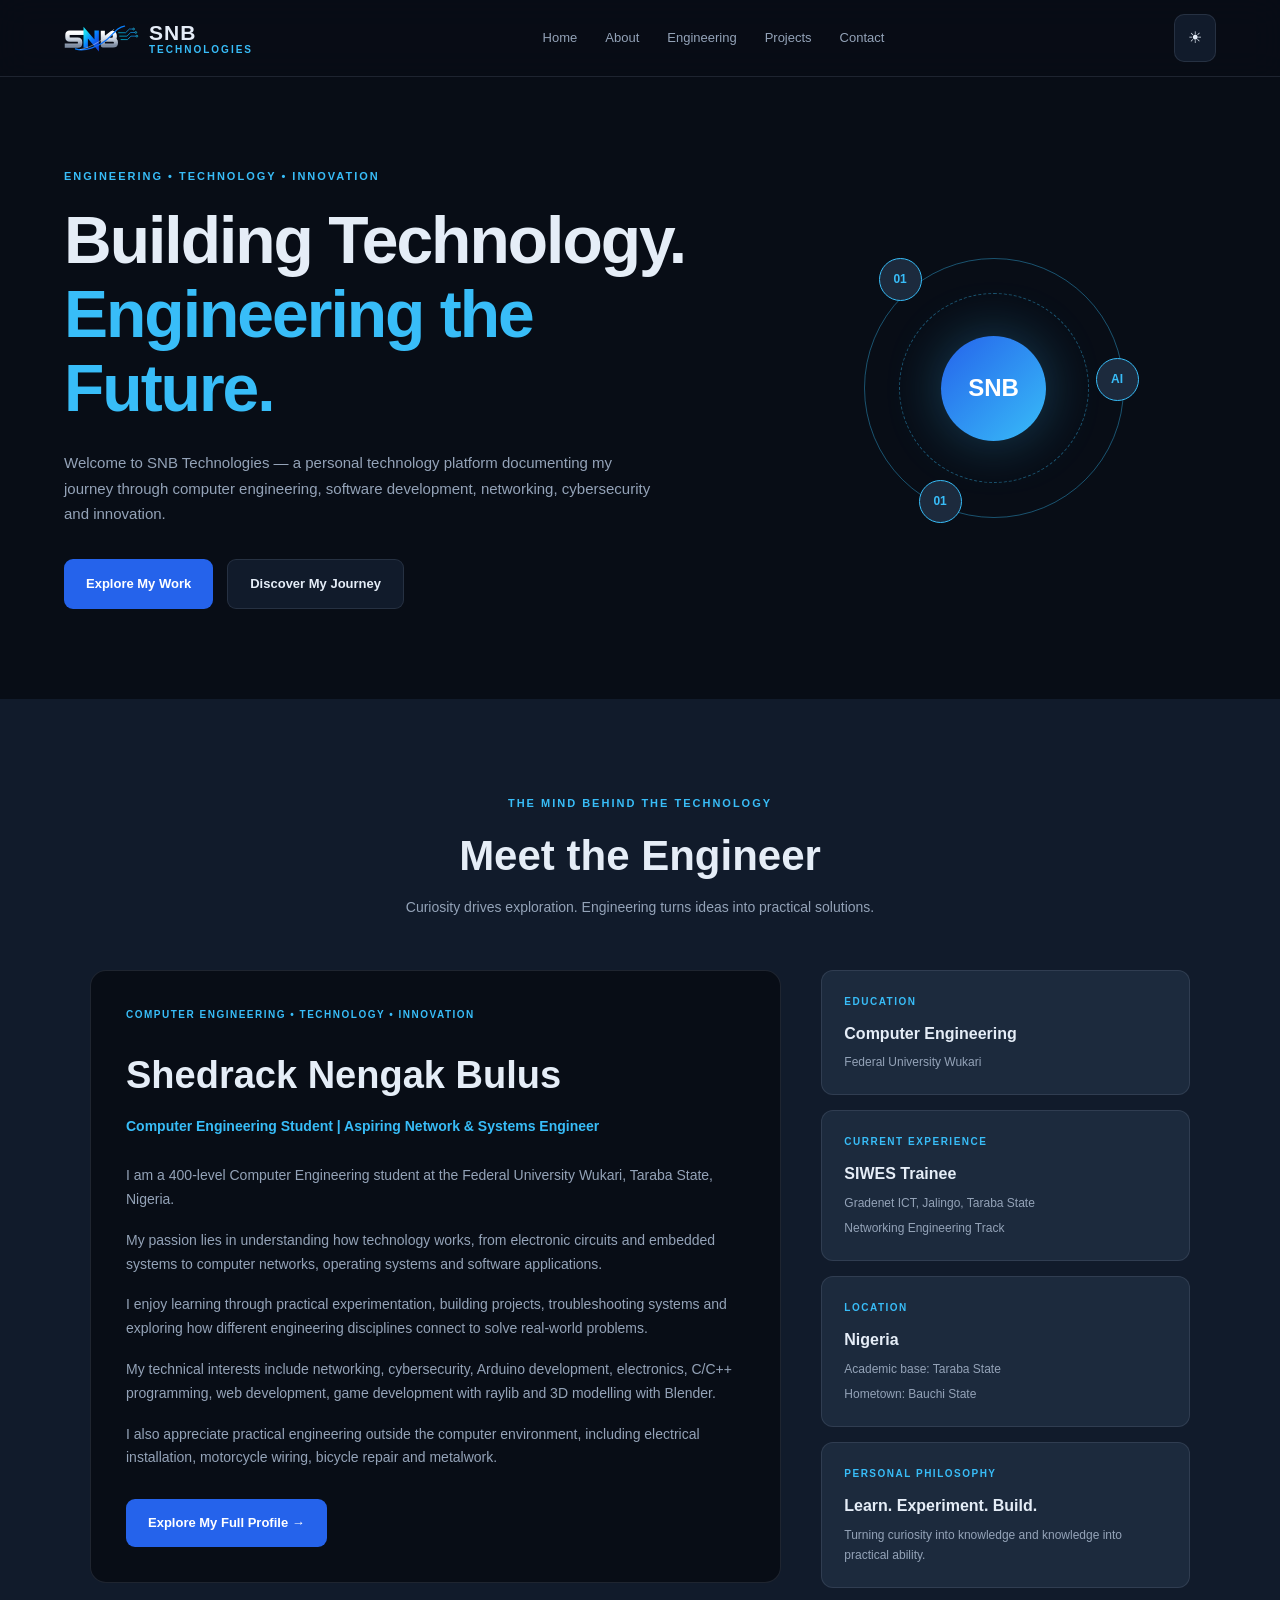
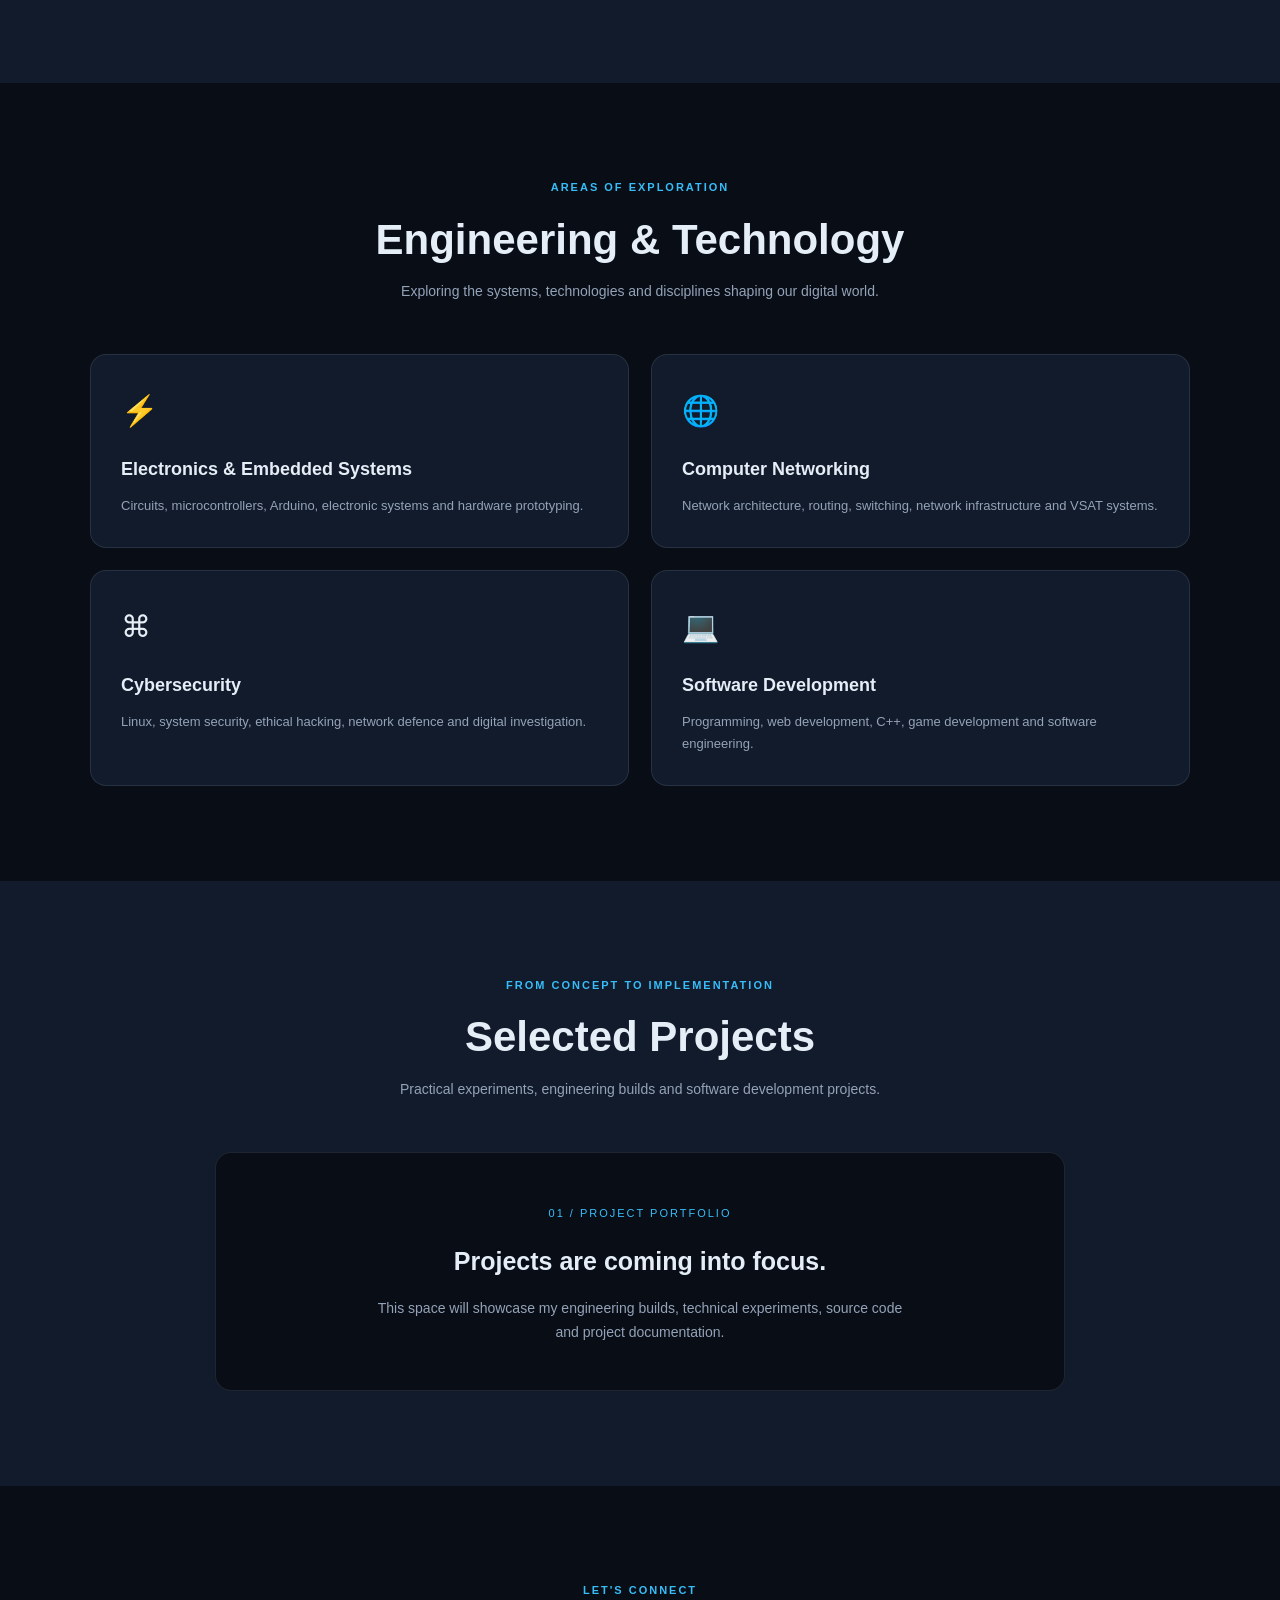
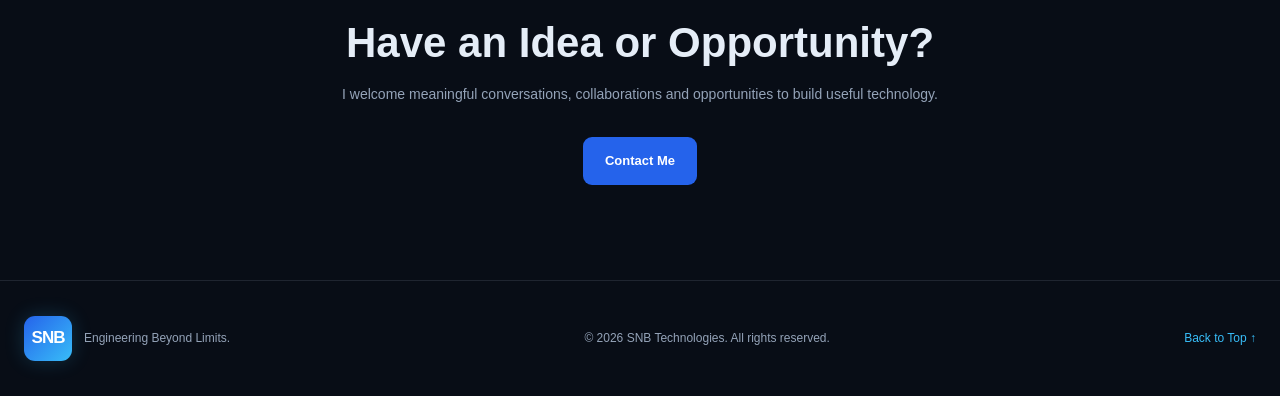
==== index.html @ a2d293d6 "Build About page and update SNB Technologies website" ====
<!DOCTYPE html>
<html lang="en">
<head>
    <meta charset="UTF-8">
    <meta name="viewport" content="width=device-width, initial-scale=1.0">

    <meta name="description" content="SNB Technologies — the personal technology platform of Shedrack Nengak Bulus, exploring computer engineering, networking, software development and innovation.">

    <meta name="author" content="Shedrack Nengak Bulus">

    <title>SNB Technologies | Engineering Beyond Limits</title>

    <link rel="stylesheet" href="css/style.css">
    <link rel="icon"
    type="image/svg+xml"
    href="assets/images/favicon.svg">

    <script src="js/main.js" defer></script>
</head>

<body>

    <!-- HEADER -->
    <header class="site-header">
        <nav class="navbar">


            <a href="index.html" class="logo">
                <img
                src="assets/images/snb-symbol-transparent.svg"
                alt="SNB Technologies symbol"
                class="brand-symbol"
                >

                <span class="brand-name">
                    <strong>SNB</strong>
                    <small>TECHNOLOGIES</small>
                </span>
            </a>


            <button class="menu-toggle" aria-label="Open navigation">
                ☰
            </button>

            <div class="nav-links">
                <a href="#home">Home</a>
                <a href="#about">About</a>
                <a href="#domains">Engineering</a>
                <a href="#projects">Projects</a>
                <a href="#contact">Contact</a>
            </div>

            <button class="theme-toggle" aria-label="Toggle theme">
                ☀
            </button>

        </nav>
    </header>


    <!-- HERO SECTION -->
    <main>

        <section class="hero" id="home">

            <div class="hero-content">

                <p class="eyebrow">
                    ENGINEERING • TECHNOLOGY • INNOVATION
                </p>

                <h1>
                    Building Technology.
                    <span>Engineering the Future.</span>
                </h1>

                <p class="hero-description">
                    Welcome to SNB Technologies — a personal technology
                    platform documenting my journey through computer
                    engineering, software development, networking,
                    cybersecurity and innovation.
                </p>

                <div class="hero-buttons">
                    <a href="#projects" class="btn btn-primary">
                        Explore My Work
                    </a>

                    <a href="#about" class="btn btn-secondary">
                        Discover My Journey
                    </a>
                </div>

            </div>

            <div class="hero-visual">
                <div class="tech-orbit">
                    <div class="orbit-ring"></div>
                    <div class="orbit-ring ring-two"></div>
                    <div class="orbit-center">
                        SNB
                    </div>
                    <span class="orbit-node node-one">01</span>
                    <span class="orbit-node node-two">AI</span>
                    <span class="orbit-node node-three">01</span>
                </div>
            </div>

        </section>



        <!-- PROFESSIONAL PROFILE SECTION -->

        <section class="section about-section" id="about">

            <div class="section-heading">
                <p class="eyebrow">
                    THE MIND BEHIND THE TECHNOLOGY
                </p>
                <h2>Meet the Engineer</h2>
                <p>
                    Curiosity drives exploration. Engineering turns
                    ideas into practical solutions.
                </p>
            </div>

            <div class="profile-layout">

                <!-- PROFILE INFORMATION -->

                <div class="profile-main">

                    <div class="profile-label">
                        COMPUTER ENGINEERING • TECHNOLOGY • INNOVATION
                    </div>

                    <h3>Shedrack Nengak Bulus</h3>

                    <p class="profile-role">
                        Computer Engineering Student |
                        Aspiring Network & Systems Engineer
                    </p>

                    <p>
                        I am a 400-level Computer Engineering student
                        at the Federal University Wukari, Taraba State,
                        Nigeria.
                    </p>

                    <p>
                        My passion lies in understanding how technology
                        works, from electronic circuits and embedded
                        systems to computer networks, operating systems
                        and software applications.
                    </p>

                    <p>
                        I enjoy learning through practical experimentation,
                        building projects, troubleshooting systems and
                        exploring how different engineering disciplines
                        connect to solve real-world problems.
                    </p>

                    <p>
                        My technical interests include networking,
                        cybersecurity, Arduino development, electronics,
                        C/C++ programming, web development, game development
                        with raylib and 3D modelling with Blender.
                    </p>

                    <p>
                        I also appreciate practical engineering outside
                        the computer environment, including electrical
                        installation, motorcycle wiring, bicycle repair
                        and metalwork.
                    </p>

                    <a href="about/index.html" class="btn btn-primary">
                        Explore My Full Profile →
                    </a>

                </div>


                <!-- PROFILE DETAILS -->

                <aside class="profile-sidebar">

                    <div class="profile-info-card">

                        <span class="info-label">EDUCATION</span>
                        <h4>Computer Engineering</h4>
                        <p>
                            Federal University Wukari
                        </p>

                    </div>

                    <div class="profile-info-card">

                        <span class="info-label">CURRENT EXPERIENCE</span>
                        <h4>SIWES Trainee</h4>
                        <p>
                            Gradenet ICT, Jalingo, Taraba State
                        </p>
                        <p>
                            Networking Engineering Track
                        </p>

                    </div>

                    <div class="profile-info-card">

                        <span class="info-label">LOCATION</span>
                        <h4>Nigeria</h4>
                        <p>
                            Academic base: Taraba State
                        </p>
                        <p>
                            Hometown: Bauchi State
                        </p>

                    </div>

                    <div class="profile-info-card">

                        <span class="info-label">PERSONAL PHILOSOPHY</span>
                        <h4>Learn. Experiment. Build.</h4>
                        <p>
                            Turning curiosity into knowledge
                            and knowledge into practical ability.
                        </p>

                    </div>

                </aside>

            </div>

        </section>


        <!-- TECHNICAL DOMAINS -->
        <section class="section domains-section" id="domains">

            <div class="section-heading">
                <p class="eyebrow">
                    AREAS OF EXPLORATION
                </p>
                <h2>Engineering & Technology</h2>
                <p>
                    Exploring the systems, technologies and disciplines
                    shaping our digital world.
                </p>
            </div>

            <div class="domain-grid">

                <article class="domain-card">
                    <span class="card-icon">⚡</span>
                    <h3>Electronics & Embedded Systems</h3>
                    <p>
                        Circuits, microcontrollers, Arduino,
                        electronic systems and hardware prototyping.
                    </p>
                </article>

                <article class="domain-card">
                    <span class="card-icon">🌐</span>
                    <h3>Computer Networking</h3>
                    <p>
                        Network architecture, routing, switching,
                        network infrastructure and VSAT systems.
                    </p>
                </article>

                <article class="domain-card">
                    <span class="card-icon">⌘</span>
                    <h3>Cybersecurity</h3>
                    <p>
                        Linux, system security, ethical hacking,
                        network defence and digital investigation.
                    </p>
                </article>

                <article class="domain-card">
                    <span class="card-icon">💻</span>
                    <h3>Software Development</h3>
                    <p>
                        Programming, web development, C++,
                        game development and software engineering.
                    </p>
                </article>

            </div>

        </section>


        <!-- PROJECTS -->
        <section class="section projects-section" id="projects">

            <div class="section-heading">
                <p class="eyebrow">
                    FROM CONCEPT TO IMPLEMENTATION
                </p>
                <h2>Selected Projects</h2>
                <p>
                    Practical experiments, engineering builds
                    and software development projects.
                </p>
            </div>

            <div class="project-placeholder">
                <span>01 / PROJECT PORTFOLIO</span>
                <h3>Projects are coming into focus.</h3>
                <p>
                    This space will showcase my engineering builds,
                    technical experiments, source code and project
                    documentation.
                </p>
            </div>

        </section>


        <!-- CONTACT -->
        <section class="section contact-section" id="contact">

            <div class="section-heading">
                <p class="eyebrow">
                    LET'S CONNECT
                </p>
                <h2>Have an Idea or Opportunity?</h2>
                <p>
                    I welcome meaningful conversations, collaborations
                    and opportunities to build useful technology.
                </p>
            </div>

            <a href="mailto:your-email@example.com" class="btn btn-primary">
                Contact Me
            </a>

        </section>

    </main>


    <!-- FOOTER -->
    <footer class="site-footer">

        <div class="footer-brand">
            <span class="logo-mark">SNB</span>
            <p>
                Engineering Beyond Limits.
            </p>
        </div>

        <p>
            © <span id="current-year">2026</span>
            SNB Technologies. All rights reserved.
        </p>

        <a href="#home">Back to Top ↑</a>

    </footer>

</body>
</html>
---- css/style.css ----
/* =========================================
   SNB TECHNOLOGIES
   SPRINT 2.2 — VISUAL DESIGN SYSTEM
   ========================================= */


/* 1. DESIGN TOKENS */

:root {
    color-scheme: dark;

    --bg: #080D16;
    --surface: #111B2B;
    --elevated: #1C2A3D;

    --primary: #2563EB;
    --accent: #38BDF8;

    --text: #E5EDF7;
    --muted: #94A3B8;
    --border: rgba(148, 163, 184, 0.16);

    --header-bg: rgba(8, 13, 22, 0.88);

    --radius: 16px;
    --transition: 0.3s ease;
}

body[data-theme="light"] {
    color-scheme: light;

    --bg: #F5F7FA;
    --surface: #FFFFFF;
    --elevated: #E8EEF5;

    --primary: #1D4ED8;
    --accent: #0284C7;

    --text: #172235;
    --muted: #64748B;
    --border: rgba(23, 34, 53, 0.12);

    --header-bg: rgba(245, 247, 250, 0.9);
}


/* 2. RESET */

* {
    margin: 0;
    padding: 0;
    box-sizing: border-box;
}

html {
    scroll-behavior: smooth;
    scroll-padding-top: 90px;
}

body {
    font-family: Arial, Helvetica, sans-serif;
    background: var(--bg);
    color: var(--text);
    line-height: 1.7;
    transition: background var(--transition),
                color var(--transition);
}

a {
    color: inherit;
    text-decoration: none;
}

button {
    font: inherit;
    cursor: pointer;
}

button:focus-visible,
a:focus-visible {
    outline: 2px solid var(--accent);
    outline-offset: 4px;
}


/* 3. HEADER AND NAVIGATION */

.site-header {
    position: sticky;
    top: 0;
    z-index: 1000;
    background: var(--header-bg);
    backdrop-filter: blur(16px);
    border-bottom: 1px solid var(--border);
}

.navbar {
    max-width: 1200px;
    min-height: 76px;
    margin: auto;
    padding: 0 24px;

    display: flex;
    align-items: center;
    justify-content: space-between;
    gap: 25px;
}

.logo {
    display: flex;
    align-items: center;
    gap: 10px;
    font-weight: 800;
}

.logo-mark {
    display: inline-flex;
    align-items: center;
    justify-content: center;

    width: 48px;
    height: 45px;

    background: linear-gradient(
        135deg,
        #2563EB,
        #38BDF8
    );

    color: #FFFFFF;
    border-radius: 11px;

    font-size: 17px;
    font-weight: 900;
    letter-spacing: -1px;

    box-shadow: 0 0 20px rgba(56, 189, 248, 0.2);
}

.logo-name {
    display: flex;
    flex-direction: column;
    line-height: 1.2;
    letter-spacing: 1px;
}

.logo-name strong {
    font-size: 15px;
    color: var(--text);
}

.logo-name small {
    font-size: 9px;
    letter-spacing: 2px;
    color: var(--accent);
}

.nav-links {
    display: flex;
    align-items: center;
    gap: 28px;
}

.nav-links a {
    font-size: 13px;
    color: var(--muted);
    transition: color var(--transition);
}

.nav-links a:hover {
    color: var(--accent);
}

.theme-toggle,
.menu-toggle {
    background: var(--surface);
    border: 1px solid var(--border);
    color: var(--text);
    border-radius: 10px;
    padding: 9px 13px;
    transition: var(--transition);
}

.theme-toggle:hover,
.menu-toggle:hover {
    border-color: var(--accent);
}

.menu-toggle {
    display: none;
}


/* 4. HERO SECTION */

.hero {
    max-width: 1200px;
    min-height: 620px;
    margin: auto;
    padding: 90px 24px;

    display: grid;
    grid-template-columns: 1.2fr 0.8fr;
    align-items: center;
    gap: 40px;

    overflow: hidden;
}

.hero-content {
    animation: fade-up 0.8s ease both;
}

.eyebrow {
    color: var(--accent);
    font-size: 11px;
    font-weight: 700;
    letter-spacing: 2px;
    margin-bottom: 18px;
}

.hero h1 {
    max-width: 700px;
    font-size: clamp(38px, 5.5vw, 66px);
    line-height: 1.12;
    letter-spacing: -2px;
    margin-bottom: 25px;
}

.hero h1 span {
    display: block;
    color: var(--accent);
}

.hero-description {
    max-width: 600px;
    color: var(--muted);
    font-size: 15px;
    margin-bottom: 32px;
}

.hero-buttons {
    display: flex;
    flex-wrap: wrap;
    gap: 14px;
}

.btn {
    display: inline-flex;
    justify-content: center;
    align-items: center;

    padding: 13px 22px;
    border-radius: 9px;

    font-size: 13px;
    font-weight: 700;

    transition: transform var(--transition),
                background var(--transition);
}

.btn:hover {
    transform: translateY(-3px);
}

.btn-primary {
    background: var(--primary);
    color: #FFFFFF;
}

.btn-primary:hover {
    background: var(--accent);
    color: #08111E;
}

.btn-secondary {
    border: 1px solid var(--border);
    color: var(--text);
    background: var(--surface);
}


/* 5. HERO TECHNICAL ILLUSTRATION */

.hero-visual {
    display: flex;
    justify-content: center;
    align-items: center;
}

.tech-orbit {
    position: relative;
    width: 300px;
    height: 300px;

    display: flex;
    justify-content: center;
    align-items: center;
}

.orbit-ring {
    position: absolute;
    width: 260px;
    height: 260px;
    border: 1px solid rgba(56, 189, 248, 0.4);
    border-radius: 50%;
    animation: rotate 18s linear infinite;
}

.ring-two {
    width: 190px;
    height: 190px;
    border-style: dashed;
    animation-direction: reverse;
}

.orbit-center {
    width: 105px;
    height: 105px;
    border-radius: 50%;

    display: flex;
    justify-content: center;
    align-items: center;

    background: linear-gradient(
        135deg,
        var(--primary),
        var(--accent)
    );

    color: white;
    font-size: 24px;
    font-weight: 800;

    box-shadow: 0 0 55px rgba(56, 189, 248, 0.3);
}

.orbit-node {
    position: absolute;
    display: grid;
    place-items: center;

    width: 43px;
    height: 43px;

    border-radius: 50%;
    background: var(--elevated);
    border: 1px solid var(--accent);
    color: var(--accent);

    font-size: 12px;
    font-weight: 700;
}

.node-one {
    top: 20px;
    left: 35px;
}

.node-two {
    right: 5px;
    top: 120px;
}

.node-three {
    bottom: 15px;
    left: 75px;
}


/* 6. GENERAL SECTIONS */

.section {
    padding: 95px 24px;
}

.section-heading {
    max-width: 720px;
    margin: 0 auto 50px;
    text-align: center;
}

.section-heading h2 {
    font-size: clamp(28px, 4vw, 42px);
    line-height: 1.2;
    margin-bottom: 15px;
}

.section-heading > p:last-child {
    color: var(--muted);
    font-size: 14px;
}

.about-section,
.projects-section {
    background: var(--surface);
}

.about-content {
    max-width: 1000px;
    margin: auto;

    display: grid;
    grid-template-columns: 1.2fr 0.8fr;
    gap: 35px;
    align-items: center;
}

.about-text h3,
.about-highlight h3 {
    font-size: 22px;
    margin-bottom: 15px;
}

.about-text p,
.about-highlight p {
    color: var(--muted);
    font-size: 14px;
    margin-bottom: 15px;
}

.text-link {
    display: inline-block;
    color: var(--accent);
    font-weight: 700;
    font-size: 13px;
    margin-top: 10px;
}

.about-highlight {
    padding: 32px;
    border-radius: var(--radius);
    background: var(--elevated);
    border: 1px solid var(--border);
}

.highlight-symbol {
    display: block;
    font-size: 35px;
    color: var(--accent);
    margin-bottom: 12px;
}


/* 7. ENGINEERING DOMAIN CARDS */

.domain-grid {
    max-width: 1100px;
    margin: auto;

    display: grid;
    grid-template-columns: repeat(2, 1fr);
    gap: 22px;
}

.domain-card {
    padding: 30px;
    border: 1px solid var(--border);
    border-radius: var(--radius);
    background: var(--surface);

    transition: transform var(--transition),
                border-color var(--transition);
}

.domain-card:hover {
    transform: translateY(-6px);
    border-color: var(--accent);
}

.card-icon {
    display: block;
    font-size: 30px;
    margin-bottom: 18px;
}

.domain-card h3 {
    font-size: 18px;
    margin-bottom: 10px;
}

.domain-card p {
    font-size: 13px;
    color: var(--muted);
}


/* 8. PROJECT SECTION */

.project-placeholder {
    max-width: 850px;
    margin: auto;
    padding: 45px;

    background: var(--bg);
    border: 1px solid var(--border);
    border-radius: var(--radius);
    text-align: center;
}

.project-placeholder span {
    font-size: 11px;
    letter-spacing: 2px;
    color: var(--accent);
}

.project-placeholder h3 {
    font-size: 25px;
    margin: 15px 0;
}

.project-placeholder p {
    max-width: 550px;
    margin: auto;
    color: var(--muted);
    font-size: 14px;
}


/* 9. CONTACT SECTION */

.contact-section {
    text-align: center;
}

.contact-section .section-heading {
    margin-bottom: 30px;
}


/* 10. FOOTER */

.site-footer {
    padding: 35px 24px;
    border-top: 1px solid var(--border);

    display: flex;
    align-items: center;
    justify-content: space-between;
    flex-wrap: wrap;
    gap: 20px;
}

.site-footer p {
    color: var(--muted);
    font-size: 12px;
}

.site-footer > a {
    color: var(--accent);
    font-size: 12px;
}

.footer-brand {
    display: flex;
    align-items: center;
    gap: 12px;
}


/* 11. ANIMATIONS */

@keyframes rotate {
    from {
        transform: rotate(0deg);
    }

    to {
        transform: rotate(360deg);
    }
}

@keyframes fade-up {
    from {
        opacity: 0;
        transform: translateY(25px);
    }

    to {
        opacity: 1;
        transform: translateY(0);
    }
}


/* 12. TABLET RESPONSIVENESS */

@media (max-width: 850px) {

    .hero {
        grid-template-columns: 1fr;
        text-align: center;
        padding-top: 75px;
    }

    .hero-description {
        margin-left: auto;
        margin-right: auto;
    }

    .hero-buttons {
        justify-content: center;
    }

    .about-content {
        grid-template-columns: 1fr;
    }

    .nav-links {
        gap: 15px;
    }
}


/* 13. MOBILE RESPONSIVENESS */

@media (max-width: 650px) {

    .navbar {
        min-height: 68px;
        padding: 0 16px;
        gap: 10px;
    }

    .logo-name {
        font-size: 11px;
    }

    .menu-toggle {
        display: block;
        margin-left: auto;
    }

    .nav-links {
        display: none;

        position: absolute;
        top: 68px;
        left: 0;
        right: 0;

        padding: 22px;
        background: var(--surface);
        border-bottom: 1px solid var(--border);

        flex-direction: column;
        align-items: flex-start;
        gap: 20px;
    }

    .nav-links.active {
        display: flex;
    }

    .hero {
        min-height: auto;
        padding: 75px 20px;
        gap: 45px;
    }

    .hero h1 {
        font-size: 39px;
        letter-spacing: -1.5px;
    }

    .hero-description {
        font-size: 14px;
    }

    .tech-orbit {
        transform: scale(0.85);
    }

    .section {
        padding: 70px 20px;
    }

    .domain-grid {
        grid-template-columns: 1fr;
    }

    .project-placeholder {
        padding: 30px 20px;
    }

    .site-footer {
        flex-direction: column;
        text-align: center;
    }

    .footer-brand {
        flex-direction: column;
    }
}


/* 14. REDUCED MOTION ACCESSIBILITY */

@media (prefers-reduced-motion: reduce) {
    *,
    *::before,
    *::after {
        scroll-behavior: auto !important;
        animation-duration: 0.01ms !important;
        animation-iteration-count: 1 !important;
        transition-duration: 0.01ms !important;
    }
}


/* =========================================
   15. PROFESSIONAL PROFILE
   ========================================= */

.profile-layout {
    max-width: 1100px;
    margin: auto;

    display: grid;
    grid-template-columns: 1.5fr 0.8fr;
    gap: 40px;
    align-items: start;
}

.profile-main {
    padding: 35px;
    background: var(--bg);
    border: 1px solid var(--border);
    border-radius: var(--radius);
}

.profile-label {
    color: var(--accent);
    font-size: 10px;
    font-weight: 700;
    letter-spacing: 1.5px;
    margin-bottom: 20px;
}

.profile-main h3 {
    font-size: clamp(27px, 4vw, 38px);
    margin-bottom: 8px;
}

.profile-role {
    color: var(--accent) !important;
    font-weight: 600;
    margin-bottom: 25px !important;
}

.profile-main p {
    color: var(--muted);
    font-size: 14px;
    margin-bottom: 17px;
}

.profile-main .btn {
    margin-top: 12px;
}

.profile-sidebar {
    display: grid;
    gap: 15px;
}

.profile-info-card {
    padding: 22px;
    background: var(--elevated);
    border: 1px solid var(--border);
    border-radius: 12px;
    transition: border-color var(--transition),
                transform var(--transition);
}

.profile-info-card:hover {
    border-color: var(--accent);
    transform: translateY(-3px);
}

.info-label {
    display: block;
    color: var(--accent);
    font-size: 10px;
    font-weight: 700;
    letter-spacing: 1.5px;
    margin-bottom: 10px;
}

.profile-info-card h4 {
    font-size: 16px;
    margin-bottom: 5px;
}

.profile-info-card p {
    color: var(--muted);
    font-size: 12px;
    margin-top: 5px;
}


/* TABLET AND MOBILE PROFILE */

@media (max-width: 850px) {

    .profile-layout {
        grid-template-columns: 1fr;
    }

    .profile-sidebar {
        grid-template-columns: repeat(2, 1fr);
    }

}

@media (max-width: 550px) {

    .profile-main {
        padding: 24px;
    }

    .profile-sidebar {
        grid-template-columns: 1fr;
    }

}

/* OFFICIAL SNB BRAND IDENTITY */

.logo {
    display: inline-flex;
    align-items: center;
    gap: 10px;
    text-decoration: none;
}

.brand-symbol {
    width: 75px;
    height: 42px;
    object-fit: contain;
}

.brand-name {
    display: flex;
    flex-direction: column;
    line-height: 1.1;
}

.brand-name strong {
    font-size: 21px;
    font-weight: 800;
    letter-spacing: 1px;
}

.brand-name small {
    font-size: 10px;
    letter-spacing: 2px;
    color: var(--accent);
}
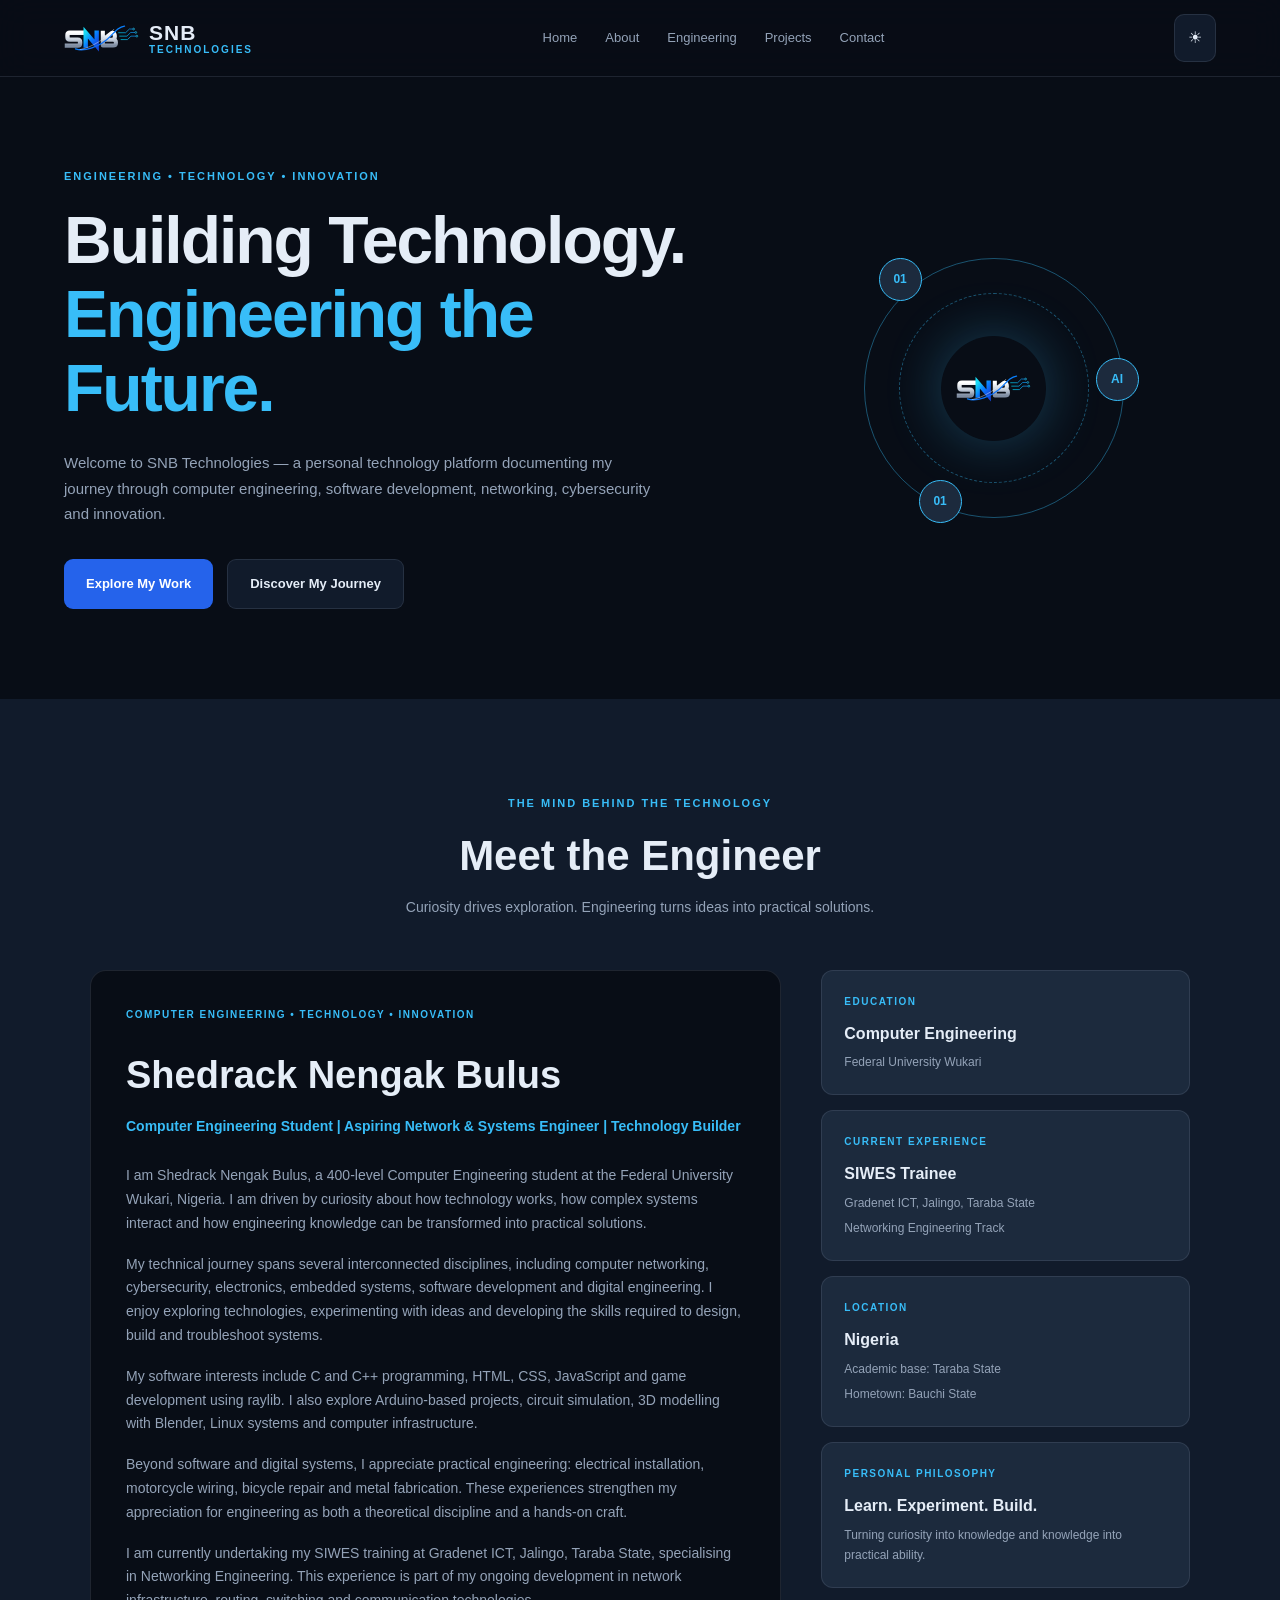
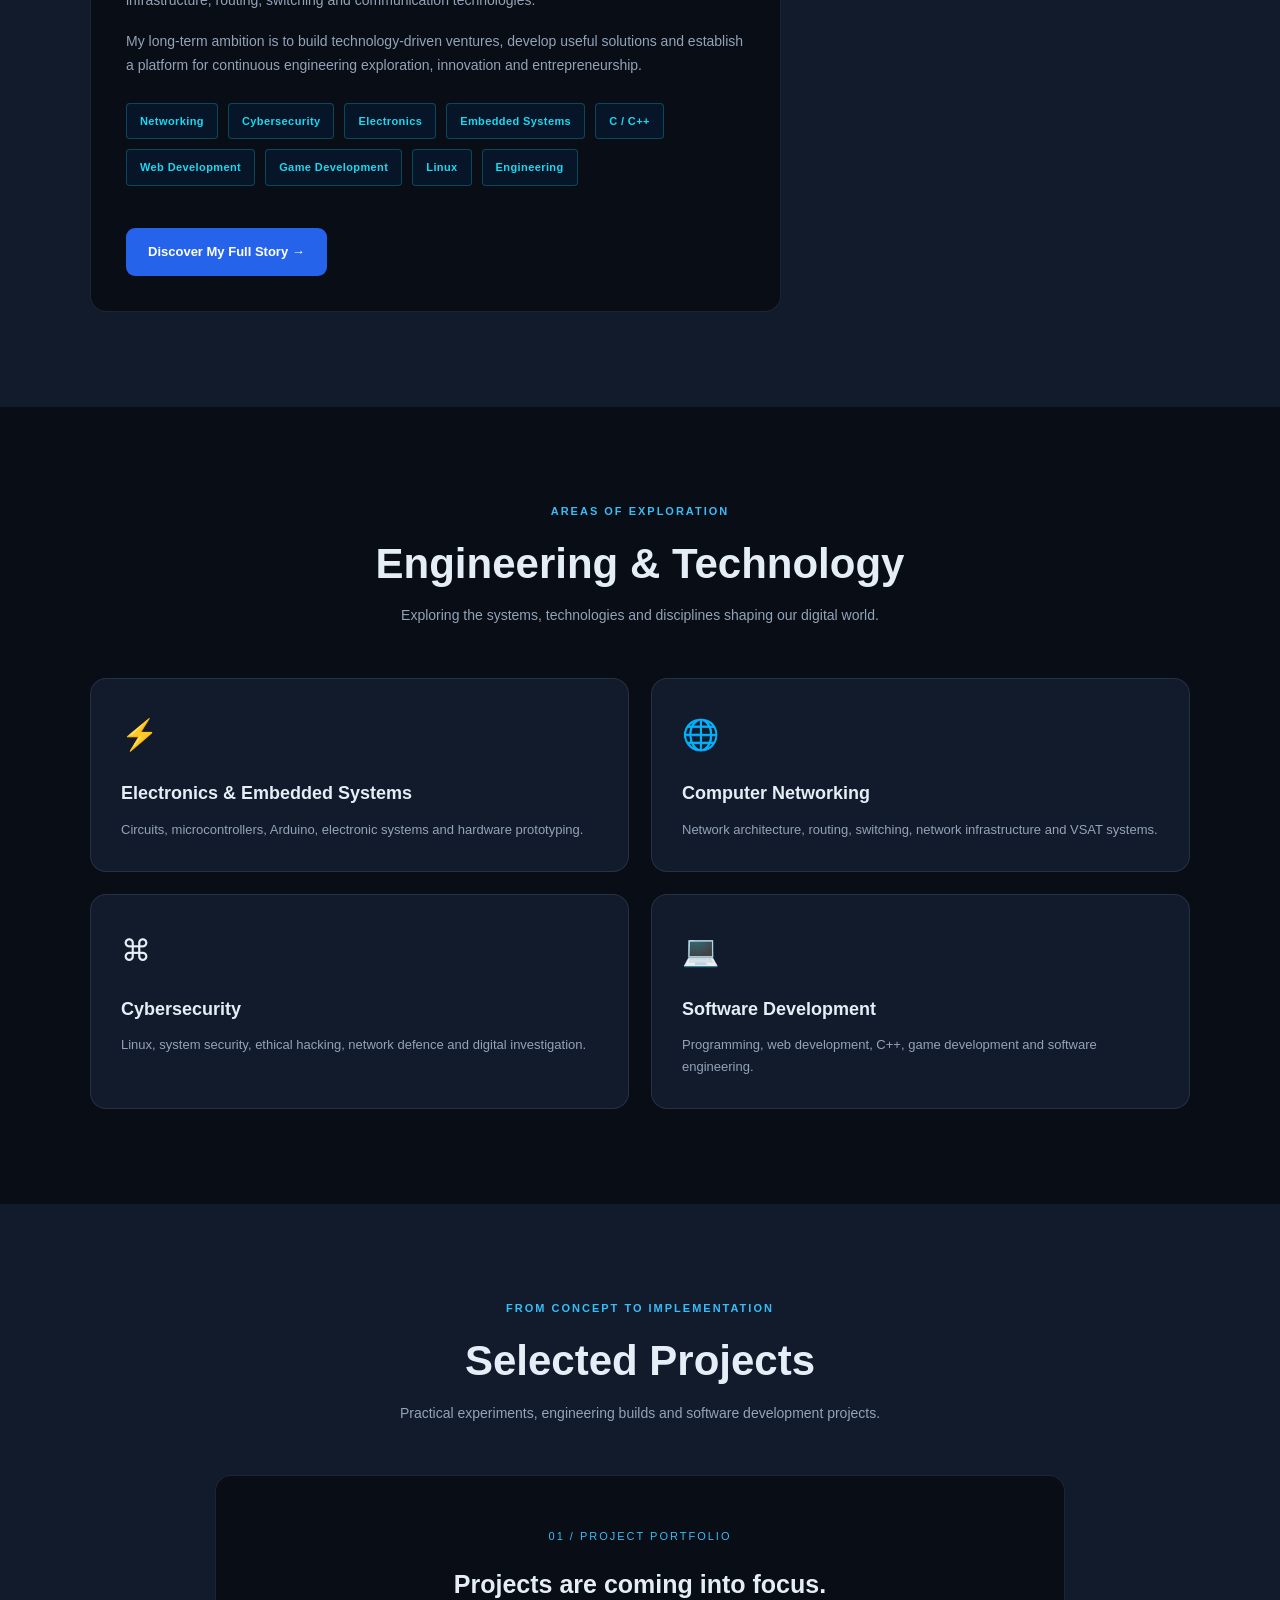
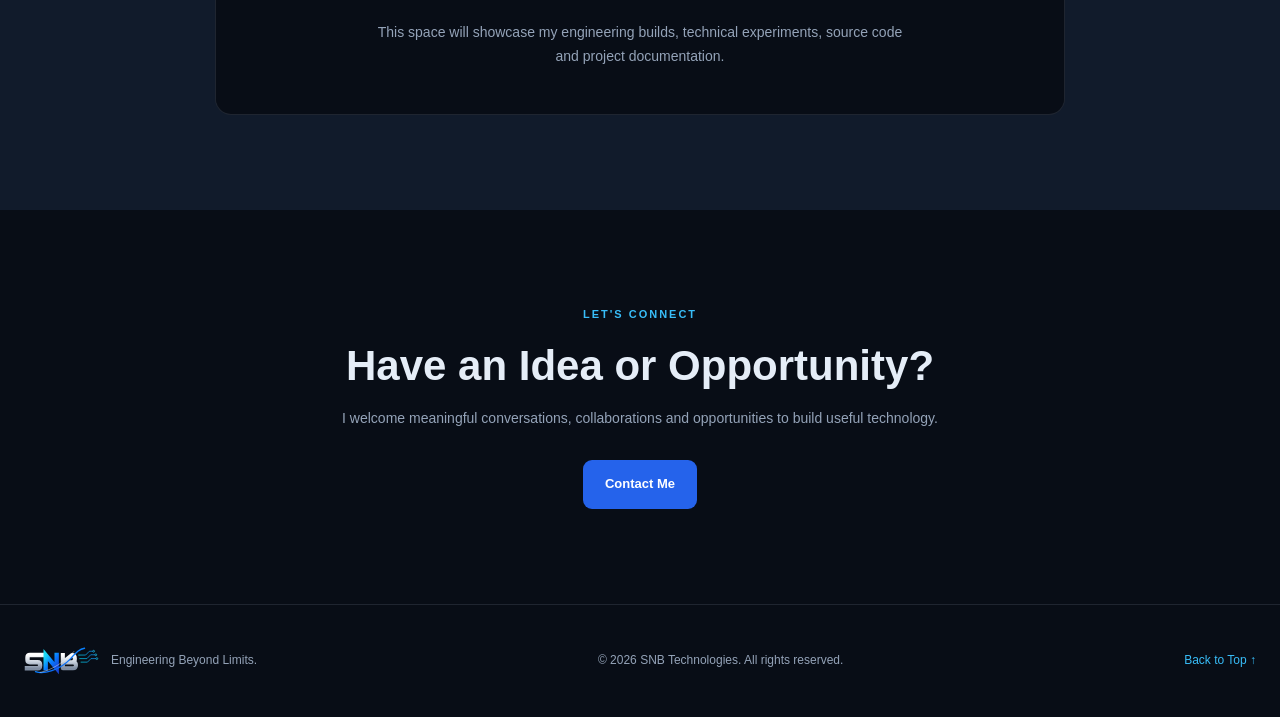
==== commit 89ebe8fb: "Improve homepage professional profile preview" ====
--- a/index.html
+++ b/index.html
@@ -43,13 +43,15 @@
                 ☰
             </button>
 
+
             <div class="nav-links">
-                <a href="#home">Home</a>
-                <a href="#about">About</a>
-                <a href="#domains">Engineering</a>
-                <a href="#projects">Projects</a>
-                <a href="#contact">Contact</a>
-            </div>
+                <a href="index.html#home">Home</a>
+                <a href="about/index.html">About</a>
+                <a href="index.html#domains">Engineering</a>
+                <a href="index.html#projects">Projects</a>
+                <a href="index.html#contact">Contact</a>
+            </div>
+
 
             <button class="theme-toggle" aria-label="Toggle theme">
                 ☀
@@ -99,7 +101,11 @@
                     <div class="orbit-ring"></div>
                     <div class="orbit-ring ring-two"></div>
                     <div class="orbit-center">
-                        SNB
+                        <img
+                        src="assets/images/snb-symbol-transparent.svg"
+                        alt="SNB Technologies symbol"
+                        class="brand-symbol"
+                        >
                     </div>
                     <span class="orbit-node node-one">01</span>
                     <span class="orbit-node node-two">AI</span>
@@ -130,6 +136,7 @@
 
                 <!-- PROFILE INFORMATION -->
 
+
                 <div class="profile-main">
 
                     <div class="profile-label">
@@ -140,45 +147,73 @@
 
                     <p class="profile-role">
                         Computer Engineering Student |
-                        Aspiring Network & Systems Engineer
-                    </p>
-
-                    <p>
-                        I am a 400-level Computer Engineering student
-                        at the Federal University Wukari, Taraba State,
-                        Nigeria.
-                    </p>
-
-                    <p>
-                        My passion lies in understanding how technology
-                        works, from electronic circuits and embedded
-                        systems to computer networks, operating systems
-                        and software applications.
-                    </p>
-
-                    <p>
-                        I enjoy learning through practical experimentation,
-                        building projects, troubleshooting systems and
-                        exploring how different engineering disciplines
-                        connect to solve real-world problems.
-                    </p>
-
-                    <p>
-                        My technical interests include networking,
-                        cybersecurity, Arduino development, electronics,
-                        C/C++ programming, web development, game development
-                        with raylib and 3D modelling with Blender.
-                    </p>
-
-                    <p>
-                        I also appreciate practical engineering outside
-                        the computer environment, including electrical
-                        installation, motorcycle wiring, bicycle repair
-                        and metalwork.
-                    </p>
+                        Aspiring Network & Systems Engineer |
+                        Technology Builder
+                    </p>
+
+                    <p>
+                        I am Shedrack Nengak Bulus, a 400-level Computer
+                        Engineering student at the Federal University Wukari,
+                        Nigeria. I am driven by curiosity about how technology
+                        works, how complex systems interact and how engineering
+                        knowledge can be transformed into practical solutions.
+                    </p>
+
+                    <p>
+                        My technical journey spans several interconnected
+                        disciplines, including computer networking, cybersecurity,
+                        electronics, embedded systems, software development and
+                        digital engineering. I enjoy exploring technologies,
+                        experimenting with ideas and developing the skills
+                        required to design, build and troubleshoot systems.
+                    </p>
+
+                    <p>
+                        My software interests include C and C++ programming,
+                        HTML, CSS, JavaScript and game development using raylib.
+                        I also explore Arduino-based projects, circuit simulation,
+                        3D modelling with Blender, Linux systems and computer
+                        infrastructure.
+                    </p>
+
+                    <p>
+                        Beyond software and digital systems, I appreciate
+                        practical engineering: electrical installation,
+                        motorcycle wiring, bicycle repair and metal fabrication.
+                        These experiences strengthen my appreciation for
+                        engineering as both a theoretical discipline and
+                        a hands-on craft.
+                    </p>
+
+                    <p>
+                        I am currently undertaking my SIWES training at
+                        Gradenet ICT, Jalingo, Taraba State, specialising
+                        in Networking Engineering. This experience is part
+                        of my ongoing development in network infrastructure,
+                        routing, switching and communication technologies.
+                    </p>
+
+                    <p>
+                        My long-term ambition is to build technology-driven
+                        ventures, develop useful solutions and establish
+                        a platform for continuous engineering exploration,
+                        innovation and entrepreneurship.
+                    </p>
+
+                    <div class="topic-list">
+                        <span>Networking</span>
+                        <span>Cybersecurity</span>
+                        <span>Electronics</span>
+                        <span>Embedded Systems</span>
+                        <span>C / C++</span>
+                        <span>Web Development</span>
+                        <span>Game Development</span>
+                        <span>Linux</span>
+                        <span>Engineering</span>
+                    </div>
 
                     <a href="about/index.html" class="btn btn-primary">
-                        Explore My Full Profile →
+                        Discover My Full Story →
                     </a>
 
                 </div>
@@ -340,7 +375,7 @@
                 </p>
             </div>
 
-            <a href="mailto:your-email@example.com" class="btn btn-primary">
+            <a href="mailto:famousshedrackn@gmail.com" class="btn btn-primary">
                 Contact Me
             </a>
 
@@ -353,7 +388,11 @@
     <footer class="site-footer">
 
         <div class="footer-brand">
-            <span class="logo-mark">SNB</span>
+            <img
+            src="assets/images/snb-symbol-transparent.svg"
+            alt="SNB Technologies symbol"
+            class="brand-symbol"
+            >
             <p>
                 Engineering Beyond Limits.
             </p>
--- a/css/style.css
+++ b/css/style.css
@@ -1,4 +1,3 @@
-
 /* =========================================
    SNB TECHNOLOGIES
    SPRINT 2.2 — VISUAL DESIGN SYSTEM
@@ -64,7 +63,7 @@
     color: var(--text);
     line-height: 1.7;
     transition: background var(--transition),
-                color var(--transition);
+    color var(--transition);
 }
 
 a {
@@ -123,9 +122,9 @@
     height: 45px;
 
     background: linear-gradient(
-        135deg,
-        #2563EB,
-        #38BDF8
+    135deg,
+    #2563EB,
+    #38BDF8
     );
 
     color: #FFFFFF;
@@ -258,7 +257,7 @@
     font-weight: 700;
 
     transition: transform var(--transition),
-                background var(--transition);
+    background var(--transition);
 }
 
 .btn:hover {
@@ -325,11 +324,12 @@
     justify-content: center;
     align-items: center;
 
-    background: linear-gradient(
-        135deg,
-        var(--primary),
-        var(--accent)
-    );
+    /*background: linear-gradient(
+    135deg,
+    var(--primary),
+    var(--accent)
+    );*/
+    background-color: transparent;
 
     color: white;
     font-size: 24px;
@@ -463,7 +463,7 @@
     background: var(--surface);
 
     transition: transform var(--transition),
-                border-color var(--transition);
+    border-color var(--transition);
 }
 
 .domain-card:hover {
@@ -772,7 +772,7 @@
     border: 1px solid var(--border);
     border-radius: 12px;
     transition: border-color var(--transition),
-                transform var(--transition);
+    transform var(--transition);
 }
 
 .profile-info-card:hover {
@@ -859,3 +859,34 @@
     letter-spacing: 2px;
     color: var(--accent);
 }
+
+/* =========================================
+   HOMEPAGE PROFILE INTEREST TAGS
+   SPRINT 3.5.2
+   ========================================= */
+
+.profile-main .topic-list {
+    display: flex;
+    flex-wrap: wrap;
+    gap: 10px;
+    margin: 25px 0 30px;
+}
+
+.profile-main .topic-list span {
+    display: inline-block;
+    padding: 8px 13px;
+    border: 1px solid rgba(25, 217, 242, 0.25);
+    border-radius: 4px;
+    background: rgba(8, 123, 255, 0.08);
+    color: #19D9F2;
+    font-size: 11px;
+    font-weight: 600;
+    letter-spacing: 0.4px;
+    transition: 0.3s ease;
+}
+
+.profile-main .topic-list span:hover {
+    background: rgba(8, 123, 255, 0.18);
+    border-color: #19D9F2;
+    transform: translateY(-2px);
+}
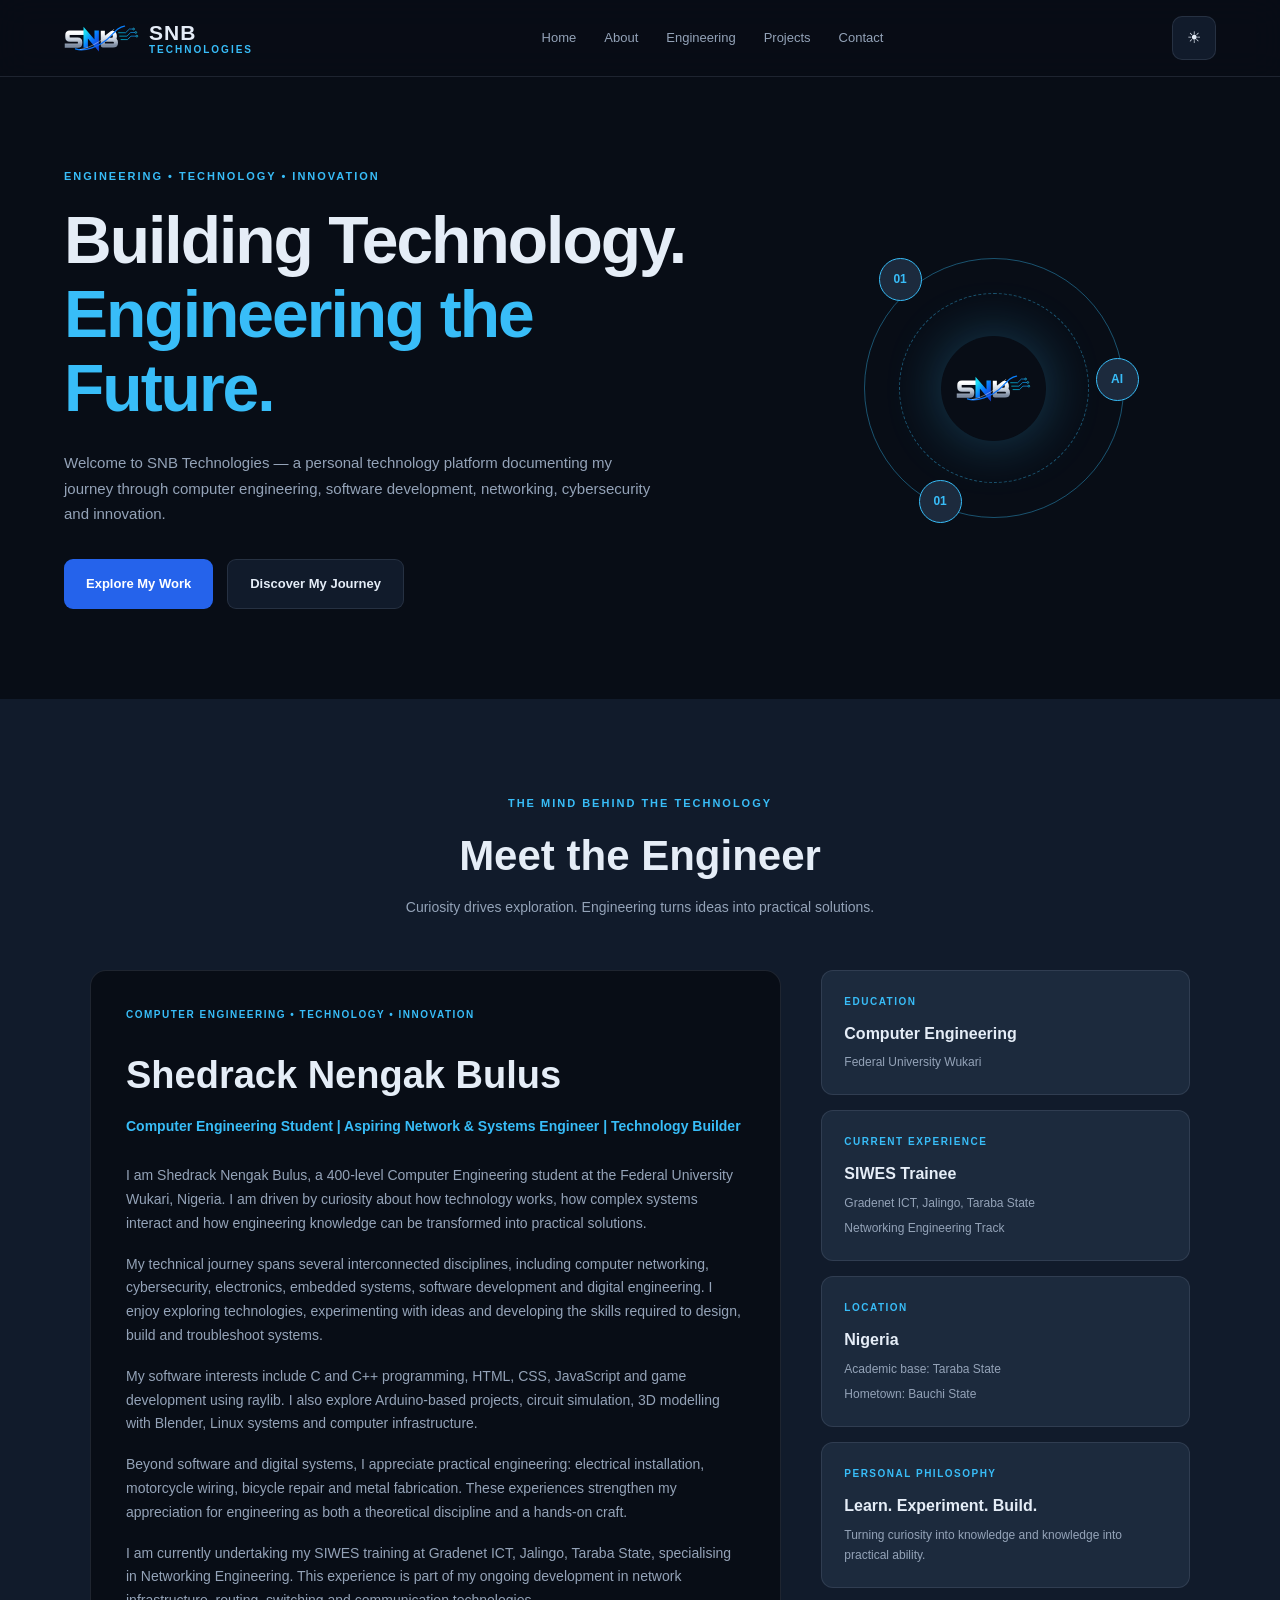
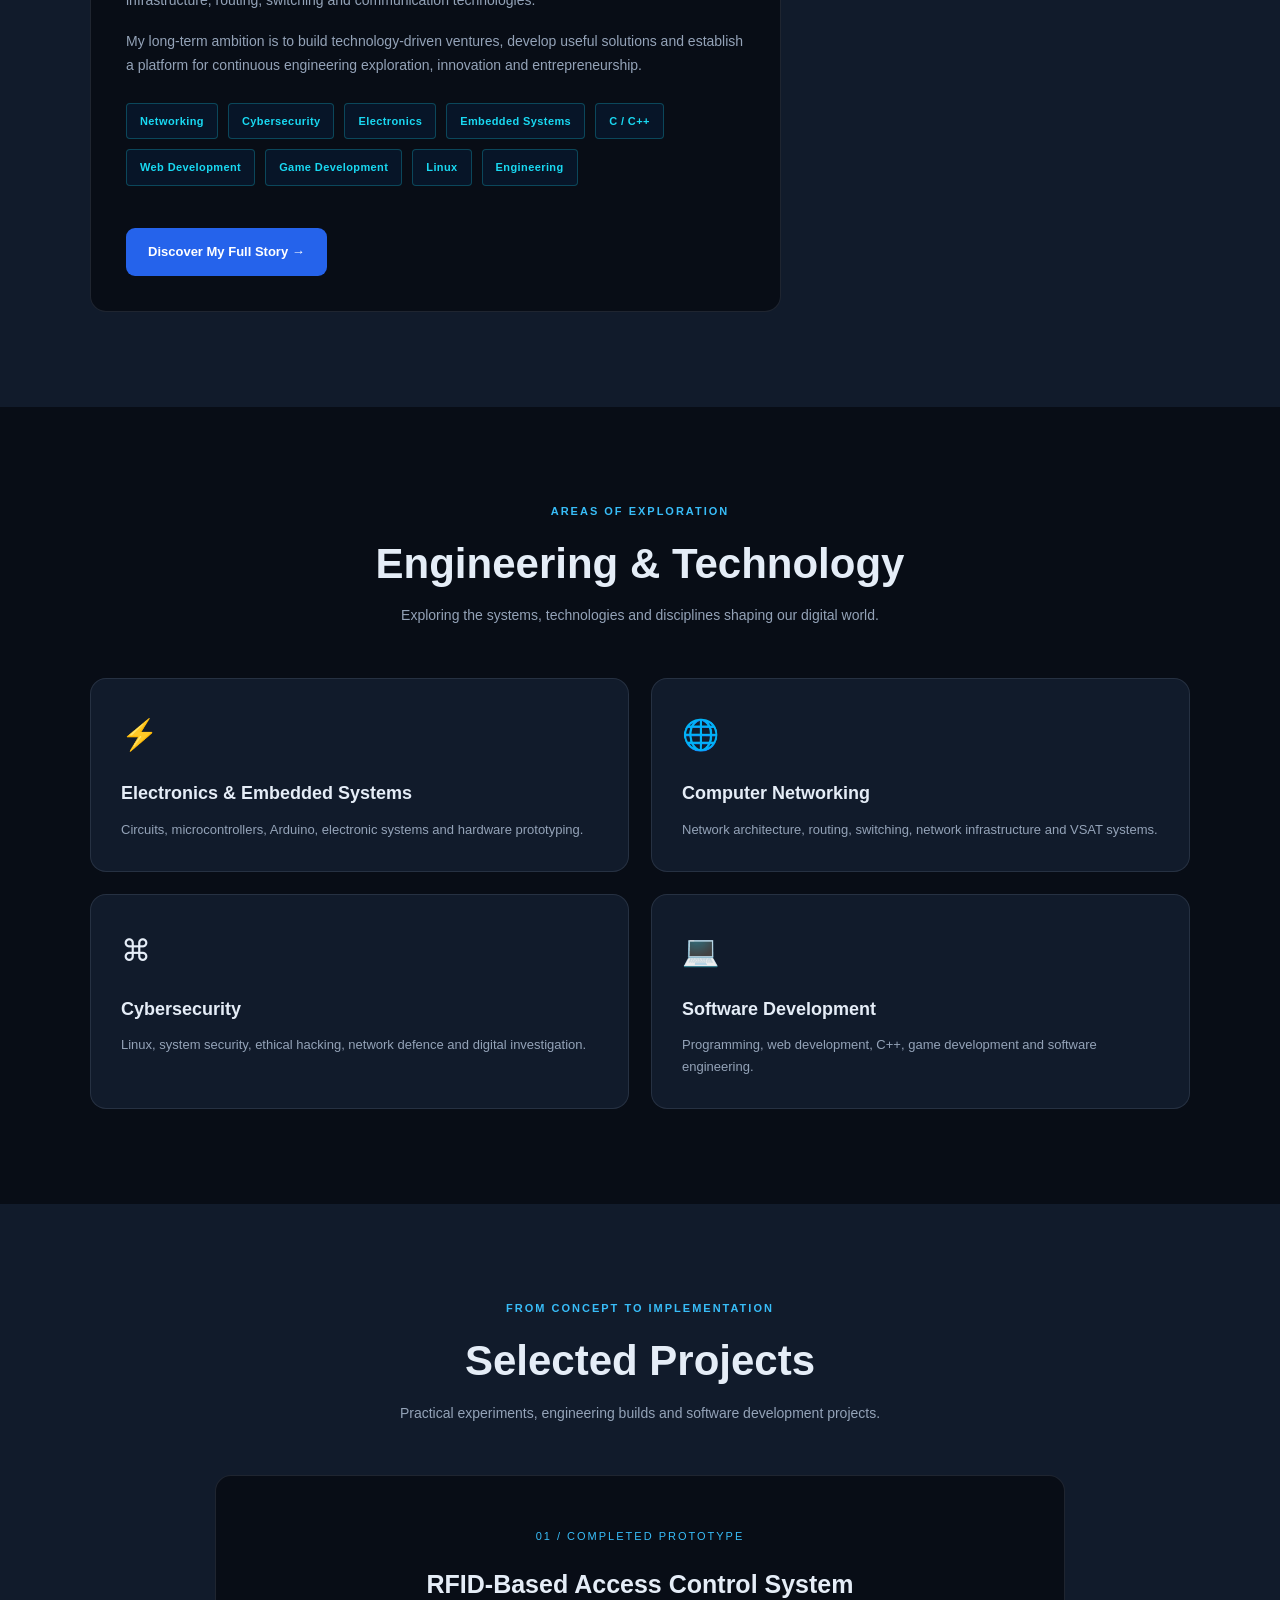
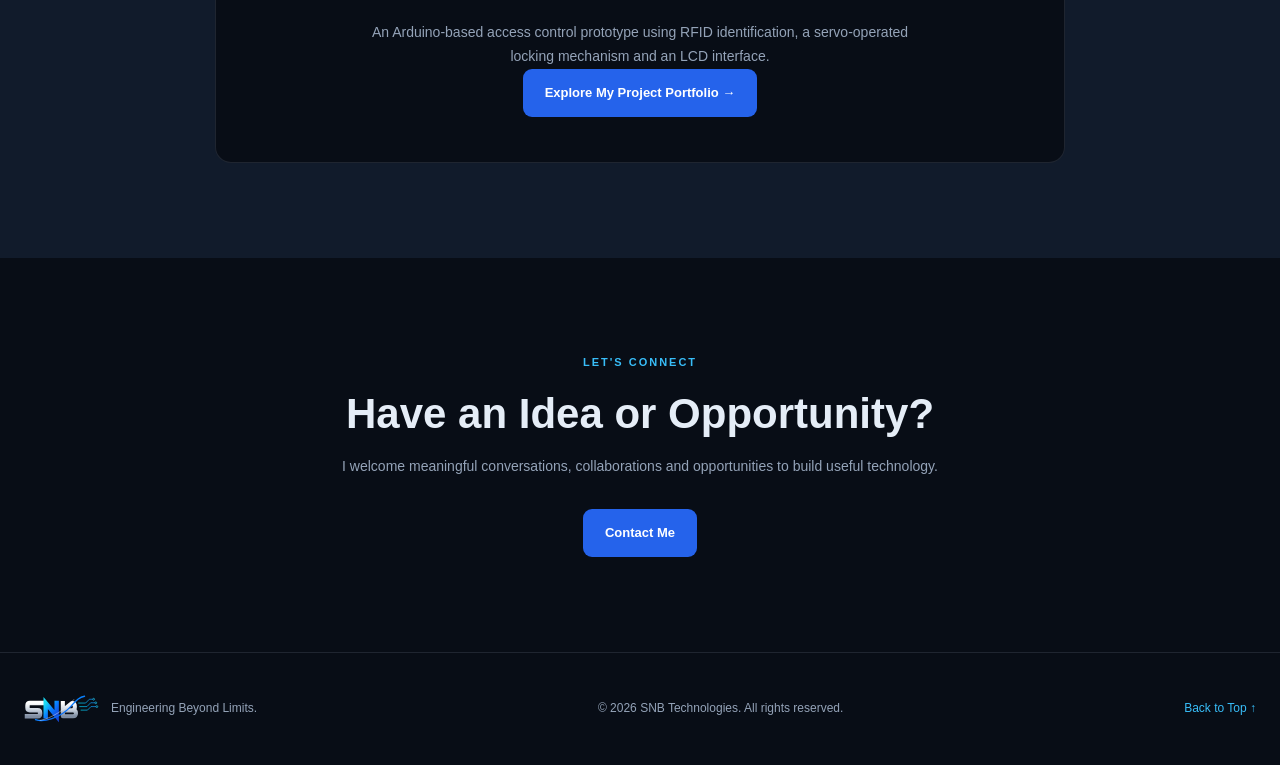
==== commit 179191d6: "Complete Sprint 3.9.1: responsive multi-page website and theme system" ====
--- a/index.html
+++ b/index.html
@@ -11,6 +11,7 @@
     <title>SNB Technologies | Engineering Beyond Limits</title>
 
     <link rel="stylesheet" href="css/style.css">
+    <link rel="stylesheet" href="css/theme.css">
     <link rel="icon"
     type="image/svg+xml"
     href="assets/images/favicon.svg">
@@ -47,8 +48,8 @@
             <div class="nav-links">
                 <a href="index.html#home">Home</a>
                 <a href="about/index.html">About</a>
-                <a href="index.html#domains">Engineering</a>
-                <a href="index.html#projects">Projects</a>
+                <a href="engineering/index.html">Engineering</a>
+                <a href="projects/index.html">Projects</a>
                 <a href="index.html#contact">Contact</a>
             </div>
 
@@ -59,7 +60,6 @@
 
         </nav>
     </header>
-
 
     <!-- HERO SECTION -->
     <main>
@@ -349,13 +349,21 @@
             </div>
 
             <div class="project-placeholder">
-                <span>01 / PROJECT PORTFOLIO</span>
-                <h3>Projects are coming into focus.</h3>
+
+                <span>01 / COMPLETED PROTOTYPE</span>
+
+                <h3>RFID-Based Access Control System</h3>
+
                 <p>
-                    This space will showcase my engineering builds,
-                    technical experiments, source code and project
-                    documentation.
-                </p>
+                    An Arduino-based access control prototype using
+                    RFID identification, a servo-operated locking
+                    mechanism and an LCD interface.
+                </p>
+
+                <a href="projects/index.html" class="btn btn-primary">
+                    Explore My Project Portfolio →
+                </a>
+
             </div>
 
         </section>
--- a/css/style.css
+++ b/css/style.css
@@ -840,6 +840,7 @@
     width: 75px;
     height: 42px;
     object-fit: contain;
+    flex-shrink: 0;
 }
 
 .brand-name {
--- a/css/theme.css
+++ b/css/theme.css
@@ -0,0 +1,382 @@
+/* =========================================
+   SNB TECHNOLOGIES
+   GLOBAL THEME SYSTEM
+   SPRINT 3.7.5
+   ========================================= */
+
+
+/* 1. GLOBAL LIGHT THEME */
+
+body[data-theme="light"] {
+
+    color-scheme: light;
+
+    /* Homepage tokens */
+    --bg: #F5F7FA;
+    --surface: #FFFFFF;
+    --elevated: #E8EEF5;
+    --text: #172235;
+    --muted: #64748B;
+    --border: rgba(23, 34, 53, 0.12);
+    --header-bg: rgba(245, 247, 250, 0.94);
+
+    /* About page tokens */
+    --about-bg: #F5F7FA;
+    --about-surface: #FFFFFF;
+    --about-surface-2: #E8EEF5;
+    --about-blue: #1D4ED8;
+    --about-cyan: #0284C7;
+    --about-white: #172235;
+    --about-text: #334155;
+    --about-muted: #64748B;
+    --about-border: rgba(23, 34, 53, 0.12);
+    --about-gradient: linear-gradient(120deg, #1D4ED8, #0284C7);
+
+    /* Engineering page tokens */
+    --eng-bg: #F5F7FA;
+    --eng-surface: #FFFFFF;
+    --eng-surface-light: #E8EEF5;
+    --eng-blue: #1D4ED8;
+    --eng-cyan: #0284C7;
+    --eng-text: #172235;
+    --eng-muted: #64748B;
+    --eng-border: rgba(23, 34, 53, 0.12);
+
+    /* Projects page tokens */
+    --projects-bg: #F5F7FA;
+    --projects-surface: #FFFFFF;
+    --projects-surface-light: #E8EEF5;
+    --projects-blue: #1D4ED8;
+    --projects-cyan: #0284C7;
+    --projects-text: #172235;
+    --projects-muted: #64748B;
+    --projects-border: rgba(23, 34, 53, 0.12);
+}
+
+
+/* 2. GLOBAL PAGE BACKGROUNDS */
+
+body[data-theme="light"] {
+    background: var(--bg);
+    color: var(--text);
+}
+
+body[data-theme="light"] .about-header,
+body[data-theme="light"] .site-header {
+    background: rgba(245, 247, 250, 0.96);
+    border-bottom-color: var(--border);
+}
+
+
+/* 3. GLOBAL THEME BUTTON */
+
+.theme-toggle {
+    box-sizing: border-box;
+
+    display: inline-flex;
+    align-items: center;
+    justify-content: center;
+
+    flex: 0 0 44px;
+
+    width: 44px;
+    min-width: 44px;
+    max-width: 44px;
+
+    height: 44px;
+    min-height: 44px;
+
+    padding: 0;
+
+    white-space: nowrap;
+    line-height: 1;
+
+    border: 1px solid var(--border);
+    border-radius: 10px;
+
+    background: var(--surface);
+    color: var(--text);
+
+    cursor: pointer;
+
+    transition:
+    background 0.3s ease,
+    color 0.3s ease,
+    border-color 0.3s ease;
+}
+
+.theme-toggle:hover {
+    border-color: var(--accent);
+}
+
+
+/* 4. LIGHT THEME — HEADER TEXT */
+
+body[data-theme="light"] .logo,
+body[data-theme="light"] .brand-name,
+body[data-theme="light"] .about-brand {
+    color: var(--text);
+}
+
+body[data-theme="light"] .main-nav a,
+body[data-theme="light"] .about-nav a {
+    color: var(--muted);
+}
+
+body[data-theme="light"] .main-nav a:hover,
+body[data-theme="light"] .main-nav a.active,
+body[data-theme="light"] .about-nav a:hover,
+body[data-theme="light"] .about-nav a.active {
+    color: var(--accent);
+}
+
+
+
+/* 5. UNIFIED RESPONSIVE NAVIGATION */
+
+.navbar {
+    position: relative;
+}
+
+/* Keep logo dimensions stable */
+
+.navbar .logo {
+    flex-shrink: 0;
+}
+
+/* Consistent menu and theme controls */
+
+.navbar .menu-toggle,
+.navbar .theme-toggle {
+    box-sizing: border-box;
+
+    display: inline-flex;
+    align-items: center;
+    justify-content: center;
+
+    flex: 0 0 44px;
+
+    width: 44px;
+    min-width: 44px;
+    height: 44px;
+
+    padding: 0;
+    margin: 0;
+
+    white-space: nowrap;
+    line-height: 1;
+}
+
+/* Desktop navigation */
+
+@media (min-width: 651px) {
+
+    .navbar .menu-toggle {
+        display: none;
+    }
+
+    .navbar .nav-links {
+        display: flex;
+        position: static;
+        flex-direction: row;
+        align-items: center;
+    }
+
+}
+
+/* Mobile navigation */
+
+@media (max-width: 650px) {
+
+    .navbar {
+        min-height: 68px;
+        padding: 0 16px;
+        gap: 8px;
+    }
+
+    .navbar .logo {
+        min-width: 0;
+    }
+
+    .navbar .brand-symbol {
+        width: 36px;
+        height: 36px;
+    }
+
+    .navbar .brand-name strong {
+        font-size: 13px;
+    }
+
+    .navbar .brand-name small {
+        font-size: 8px;
+    }
+
+    .navbar .menu-toggle {
+        display: inline-flex;
+        margin-left: auto;
+        flex-shrink: 0;
+    }
+
+    .navbar .theme-toggle {
+        flex-shrink: 0;
+    }
+
+    .navbar .nav-links {
+        display: none;
+
+        position: absolute;
+        top: 100%;
+        left: 0;
+        right: 0;
+
+        width: 100%;
+        padding: 22px 20px;
+
+        background: var(--surface);
+        border-bottom: 1px solid var(--border);
+
+        flex-direction: column;
+        align-items: flex-start;
+        gap: 20px;
+
+        z-index: 1000;
+    }
+
+    .navbar .nav-links.active {
+        display: flex;
+    }
+
+    .navbar .nav-links a {
+        font-size: 14px;
+        width: 100%;
+    }
+
+}
+/* =========================================
+   SPRINT 3.9.1
+   LIGHT THEME — DARK SECTION CONTRAST
+========================================= */
+
+/* ABOUT HERO */
+
+body[data-theme="light"] .about-hero {
+    color: #C5D0DE;
+}
+
+body[data-theme="light"] .about-hero h1,
+body[data-theme="light"] .identity-card h2 {
+    color: #F5F8FC;
+}
+
+body[data-theme="light"] .about-intro {
+    color: #C5D0DE;
+}
+
+body[data-theme="light"] .identity-card p {
+    color: #B8C5D6;
+}
+
+/* ENGINEERING HERO */
+
+body[data-theme="light"] .engineering-hero {
+    color: #EAF2FF;
+}
+
+body[data-theme="light"] .engineering-hero h1 {
+    color: #F5F8FC;
+}
+
+body[data-theme="light"] .engineering-hero > .container > p {
+    color: #C5D0DE;
+}
+
+/* PROJECTS HERO */
+
+body[data-theme="light"] .projects-hero {
+    color: #EDF5FF;
+}
+
+body[data-theme="light"] .projects-hero h1 {
+    color: #F5F8FC;
+}
+
+body[data-theme="light"] .projects-hero > .container > p {
+    color: #C5D0DE;
+}
+
+body[data-theme="light"] .projects-overview span {
+    color: #B8C5D6;
+}
+
+/* ABOUT FOOTER */
+
+body[data-theme="light"] .about-footer {
+    background: #060A11;
+}
+
+body[data-theme="light"] .about-footer p {
+    color: #B8C5D6;
+}
+
+/* PROJECTS FOOTER */
+
+body[data-theme="light"] .site-footer {
+    background: #050D18;
+}
+
+body[data-theme="light"] .site-footer p {
+    color: #B8C5D6;
+}
+
+/* ENGINEERING DOMAIN LISTS */
+
+body[data-theme="light"] .domain-card li {
+    color: #475569;
+}
+/* =========================================
+   SPRINT 3.9.1 — FINAL CONTRAST FIXES
+========================================= */
+
+/* ABOUT: PERSONAL PHILOSOPHY */
+
+body[data-theme="light"] .philosophy h2 {
+    color: #F5F8FC;
+}
+
+body[data-theme="light"] .philosophy p:not(.about-eyebrow) {
+    color: #C5D0DE;
+}
+
+/* ABOUT: CLOSING SECTION */
+
+body[data-theme="light"] .about-closing h2 {
+    color: #F5F8FC;
+}
+
+body[data-theme="light"] .about-closing p:not(.about-eyebrow) {
+    color: #C5D0DE;
+}
+
+body[data-theme="light"] .about-closing .about-eyebrow {
+    color: #19D9F2;
+}
+
+/* PROJECTS: DARK PROJECT ARTWORK */
+
+body[data-theme="light"] .project-visual-content strong {
+    color: #EDF5FF;
+}
+
+body[data-theme="light"] .project-visual-content small {
+    color: #B8C5D6;
+}
+
+/* ENGINEERING: CLOSING SECTION */
+
+body[data-theme="light"] .engineering-closing h2 {
+    color: var(--eng-text);
+}
+
+body[data-theme="light"] .engineering-closing p {
+    color: var(--eng-muted);
+}
